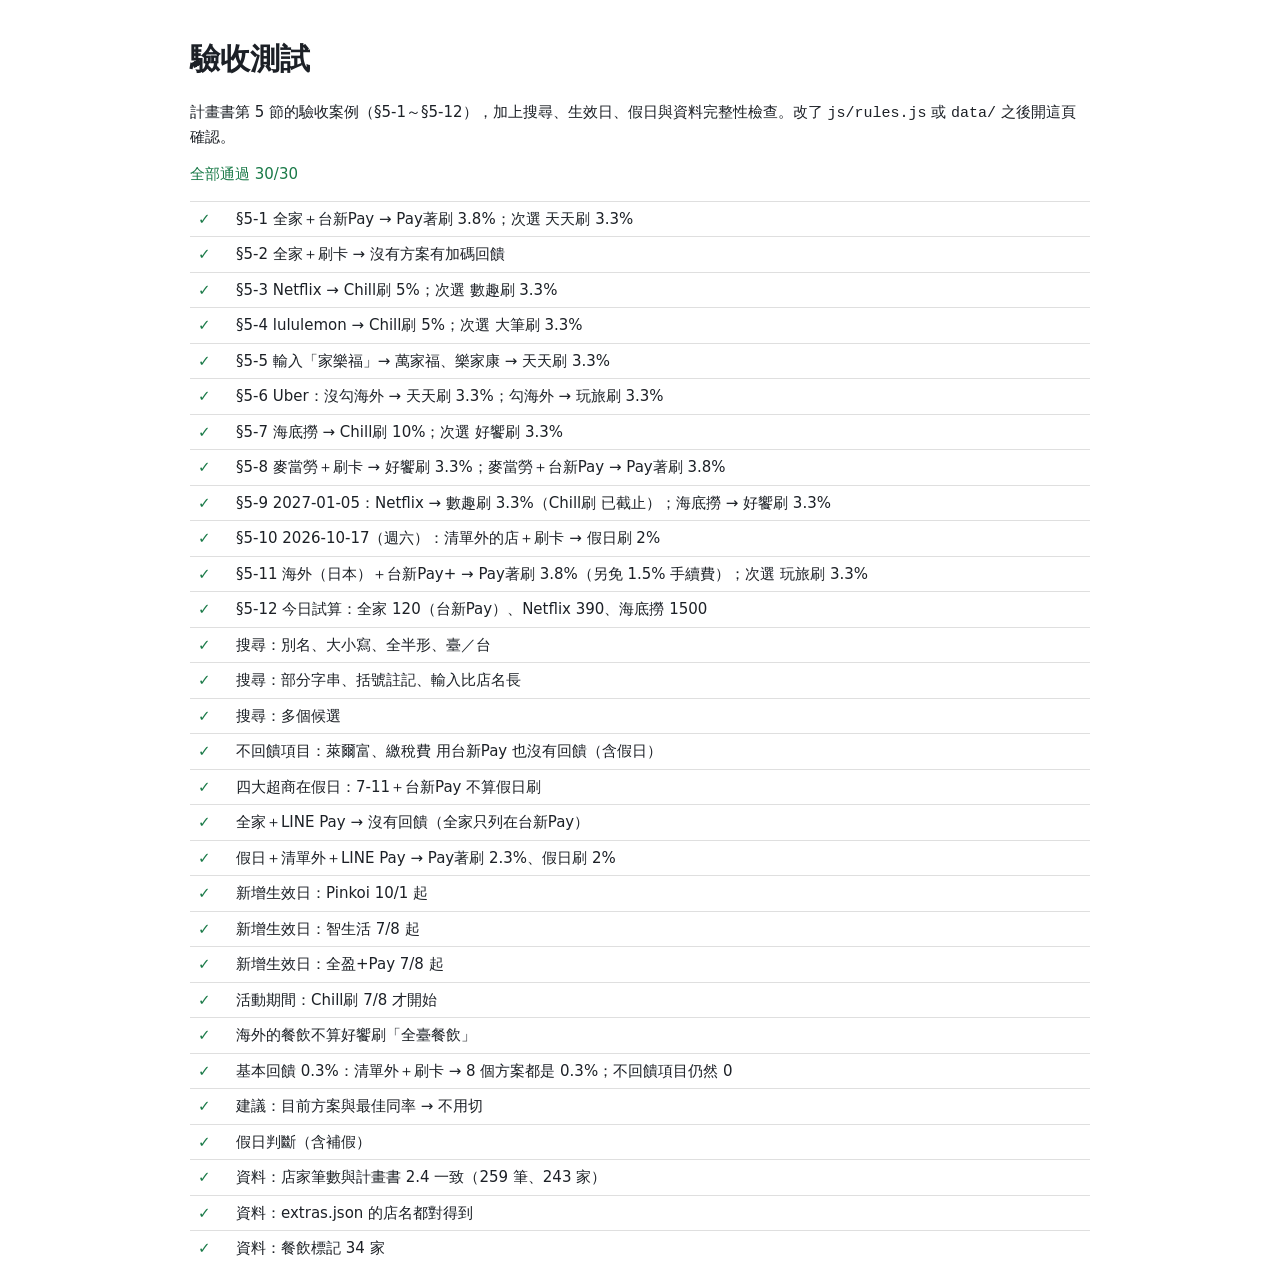
==== test.html @ f2a5f867 "建立 Richart 方案查詢小工具：查店家、清單外店家、今日試算 - js/rules.js：回饋判斷 rateFor（三個功能共用）、搜尋正規化與別名 - data/richart_plans.j" ====
<!doctype html>
<html lang="zh-Hant-TW">
<head>
  <meta charset="utf-8">
  <meta name="viewport" content="width=device-width, initial-scale=1">
  <meta name="robots" content="noindex">
  <title>測試中…</title>
  <style>
    body { margin: 0 auto; max-width: 900px; padding: 16px; font: 15px/1.5 system-ui, "Microsoft JhengHei", sans-serif; background: #fff; color: #1c2026; }
    @media (prefers-color-scheme: dark) { body { background: #131518; color: #e7e9ec; } }
    table { width: 100%; border-collapse: collapse; }
    td { padding: 6px 8px; border-top: 1px solid #8884; vertical-align: top; }
    .pass { color: #1a7a48; } .fail { color: #c0362c; font-weight: 600; }
    .err { white-space: pre-wrap; color: #c0362c; font-size: 13px; }
  </style>
</head>
<body>
  <h1>驗收測試</h1>
  <p>計畫書第 5 節的驗收案例（§5-1～§5-12），加上搜尋、生效日、假日與資料完整性檢查。改了 <code>js/rules.js</code> 或 <code>data/</code> 之後開這頁確認。</p>
  <p id="summary">執行中…</p>
  <table id="results"></table>

  <script src="js/rules.js"></script>
  <script>
  (async () => {
    const R = window.RichartRules;
    const load = (u) => fetch(u, { cache: 'no-cache' }).then((r) => { if (!r.ok) throw new Error(`${u} ${r.status}`); return r.json(); });
    const [plans, extras, cal] = await Promise.all(['data/richart_plans.json', 'data/extras.json', 'data/holidays.json'].map(load));
    const idx = R.buildIndex(plans, extras);
    const CUR = 'Pay著刷';

    const cases = [];
    const test = (name, fn) => cases.push({ name, fn });
    const eq = (actual, expected) => {
      const a = JSON.stringify(actual), e = JSON.stringify(expected);
      if (a !== e) throw new Error(`得到 ${a}\n預期 ${e}`);
    };
    const ctxFor = (date, baseRate = 0) => ({ date, holiday: R.holidayInfo(cal, date).holiday, baseRate });
    const store = (name) => {
      const s = R.findStore(idx, name);
      if (!s) throw new Error(`找不到店家「${name}」`);
      return s;
    };
    // 回傳有回饋的方案 [[方案, 回饋率], …]，依建議順序
    const ranked = (storeName, { date = '2026-10-06', payment = '刷卡', overseas = false, kind = null, baseRate = 0 } = {}) => {
      const item = storeName
        ? { store: store(storeName), payment, overseas, dining: false }
        : { store: null, payment, overseas: overseas || kind === 'overseas', dining: kind === 'dining' };
      return R.rankPlans(idx, item, ctxFor(date, baseRate), CUR).filter((x) => x.r.rate > 0).map((x) => [x.plan.name, x.r.rate]);
    };
    const top = (q) => { const f = R.search(idx, q); return f.length ? f[0].store.name : null; };

    // ---- 計畫書第 5 節（基準 2026-10-06 週二、刷卡）----
    test('§5-1 全家＋台新Pay → Pay著刷 3.8%；次選 天天刷 3.3%', () =>
      eq(ranked('全家', { payment: '台新Pay' }), [['Pay著刷', 3.8], ['天天刷', 3.3]]));
    test('§5-2 全家＋刷卡 → 沒有方案有加碼回饋', () => eq(ranked('全家'), []));
    test('§5-3 Netflix → Chill刷 5%；次選 數趣刷 3.3%', () => eq(ranked('Netflix'), [['Chill刷', 5], ['數趣刷', 3.3]]));
    test('§5-4 lululemon → Chill刷 5%；次選 大筆刷 3.3%', () => eq(ranked('lululemon'), [['Chill刷', 5], ['大筆刷', 3.3]]));
    test('§5-5 輸入「家樂福」→ 萬家福、樂家康 → 天天刷 3.3%', () => {
      const hits = R.search(idx, '家樂福').filter((f) => f.score === 300).map((f) => f.store.name).sort();
      eq(hits, ['樂家康', '萬家福'].sort());
      hits.forEach((n) => eq(ranked(n), [['天天刷', 3.3]]));
    });
    test('§5-6 Uber：沒勾海外 → 天天刷 3.3%；勾海外 → 玩旅刷 3.3%', () => {
      eq(ranked('Uber'), [['天天刷', 3.3]]);
      eq(ranked('Uber', { overseas: true }), [['玩旅刷', 3.3]]);
    });
    test('§5-7 海底撈 → Chill刷 10%；次選 好饗刷 3.3%', () => eq(ranked('海底撈'), [['Chill刷', 10], ['好饗刷', 3.3]]));
    test('§5-8 麥當勞＋刷卡 → 好饗刷 3.3%；麥當勞＋台新Pay → Pay著刷 3.8%', () => {
      eq(ranked('麥當勞'), [['好饗刷', 3.3]]);
      eq(ranked('麥當勞', { payment: '台新Pay' })[0], ['Pay著刷', 3.8]);
    });
    test('§5-9 2027-01-05：Netflix → 數趣刷 3.3%（Chill刷 已截止）；海底撈 → 好饗刷 3.3%', () => {
      eq(ranked('Netflix', { date: '2027-01-05' }), [['數趣刷', 3.3]]);
      eq(ranked('海底撈', { date: '2027-01-05' }), [['好饗刷', 3.3]]);
    });
    test('§5-10 2026-10-17（週六）：清單外的店＋刷卡 → 假日刷 2%', () =>
      eq(ranked(null, { date: '2026-10-17', kind: 'general' }), [['假日刷', 2]]));
    test('§5-11 海外（日本）＋台新Pay+ → Pay著刷 3.8%（另免 1.5% 手續費）；次選 玩旅刷 3.3%', () => {
      eq(ranked(null, { kind: 'overseas', payment: '台新Pay+' }), [['Pay著刷', 3.8], ['玩旅刷', 3.3]]);
      const r = R.rateFor(idx, 0, { store: null, payment: '台新Pay+', overseas: true, dining: false }, ctxFor('2026-10-06'));
      if (!r.perk || !r.perk.includes('1.5%')) throw new Error('缺少「免 1.5% 國外交易手續費」');
    });
    test('§5-12 今日試算：全家 120（台新Pay）、Netflix 390、海底撈 1500', () => {
      const items = [
        { store: store('全家'), payment: '台新Pay', overseas: false, dining: false, amount: 120 },
        { store: store('Netflix'), payment: '刷卡', overseas: false, dining: false, amount: 390 },
        { store: store('海底撈'), payment: '刷卡', overseas: false, dining: false, amount: 1500 },
      ];
      const totals = R.calcDay(idx, items, ctxFor('2026-10-06'), CUR).map((t) => [t.plan.name, R.round1(t.total)]);
      eq(totals, [['Chill刷', 169.5], ['好饗刷', 49.5], ['數趣刷', 12.9], ['Pay著刷', 4.6], ['天天刷', 4],
        ['大筆刷', 0], ['玩旅刷', 0], ['假日刷', 0]]);
    });

    // ---- 搜尋 ----
    test('搜尋：別名、大小寫、全半形、臺／台', () => {
      eq(top('小七'), '7-11'); eq(top('711'), '7-11'); eq(top('7-ELEVEN'), '7-11'); eq(top('統一超商'), '7-11');
      eq(top('FamilyMart'), '全家'); eq(top('ｎｅｔｆｌｉｘ'), 'Netflix'); eq(top('NETFLIX'), 'Netflix');
      eq(top('台鐵'), '臺鐵'); eq(top('台中勤美'), '臺中勤美洲際酒店'); eq(top('Coupang'), '酷澎'); eq(top('PS5'), 'PlayStation');
      eq(top('Switch'), 'Nintendo'); eq(top('麥當當'), '麥當勞'); eq(top("McDonald's"), '麥當勞');
      eq(top('唐吉訶德'), '唐吉軻德'); eq(top('DON DON DONKI'), '唐吉軻德'); eq(top('Hi-Life'), '萊爾富');
    });
    test('搜尋：部分字串、括號註記、輸入比店名長', () => {
      eq(top('長榮'), '長榮航空'); eq(top('SKM'), '新光三越'); eq(top('skm pay'), '新光三越');
      eq(top('新光三越信義店'), '新光三越'); eq(top('誠品線上'), '誠品生活');
    });
    test('搜尋：多個候選', () => {
      eq(R.search(idx, 'SOGO').map((f) => f.store.name).sort(), ['廣三SOGO', '遠東SOGO'].sort());
      eq(R.search(idx, '三井').filter((f) => f.score === 300).length, 2);
      eq(R.search(idx, '這家店不存在XYZ').length, 0);
    });

    // ---- 規則細節 ----
    test('不回饋項目：萊爾富、繳稅費 用台新Pay 也沒有回饋（含假日）', () => {
      eq(ranked('萊爾富', { payment: '台新Pay' }), []);
      eq(ranked('繳稅費', { payment: '台新Pay', date: '2026-10-10' }), []);
    });
    test('四大超商在假日：7-11＋台新Pay 不算假日刷', () =>
      eq(ranked('7-11', { payment: '台新Pay', date: '2026-10-10' }), [['Pay著刷', 3.8], ['天天刷', 3.3]]));
    test('全家＋LINE Pay → 沒有回饋（全家只列在台新Pay）', () => eq(ranked('全家', { payment: 'LINE Pay' }), []));
    test('假日＋清單外＋LINE Pay → Pay著刷 2.3%、假日刷 2%', () =>
      eq(ranked(null, { kind: 'general', payment: 'LINE Pay', date: '2026-10-10' }), [['Pay著刷', 2.3], ['假日刷', 2]]));
    test('新增生效日：Pinkoi 10/1 起', () => {
      eq(ranked('Pinkoi', { date: '2026-09-30' }), []);
      eq(ranked('Pinkoi', { date: '2026-10-01' }), [['Chill刷', 5]]);
    });
    test('新增生效日：智生活 7/8 起', () => {
      eq(ranked('智生活', { date: '2026-07-07' }), []);
      eq(ranked('智生活', { date: '2026-07-08' }), [['天天刷', 3.3]]);
    });
    test('新增生效日：全盈+Pay 7/8 起', () => {
      eq(ranked(null, { kind: 'general', payment: '全盈+Pay', date: '2026-07-07' }), []);
      eq(ranked(null, { kind: 'general', payment: '全盈+Pay', date: '2026-07-08' }), [['Pay著刷', 2.3]]);
    });
    test('活動期間：Chill刷 7/8 才開始', () => eq(ranked('Netflix', { date: '2026-07-07' }), [['數趣刷', 3.3]]));
    test('海外的餐飲不算好饗刷「全臺餐飲」', () => eq(ranked(null, { kind: 'dining', overseas: true }), [['玩旅刷', 3.3]]));
    test('基本回饋 0.3%：清單外＋刷卡 → 8 個方案都是 0.3%；不回饋項目仍然 0', () => {
      const rows = ranked(null, { kind: 'general', baseRate: 0.3 });
      eq([rows.length, rows.every((r) => r[1] === 0.3)], [8, true]);
      eq(ranked('萊爾富', { baseRate: 0.3 }), []);
    });
    test('建議：目前方案與最佳同率 → 不用切', () => {
      const item = { store: store('蝦皮'), payment: '刷卡', overseas: false, dining: false }; // Chill刷、數趣刷 都 3.3%
      eq(R.advise(R.rankPlans(idx, item, ctxFor('2026-10-06'), '數趣刷'), '數趣刷').kind, 'stay');
      eq(R.advise(R.rankPlans(idx, item, ctxFor('2026-10-06'), 'Pay著刷'), 'Pay著刷').kind, 'switch');
    });
    test('假日判斷（含補假）', () => {
      const h = (d) => R.holidayInfo(cal, d).holiday;
      eq(['2026-10-06', '2026-10-09', '2026-10-10', '2026-10-17', '2026-02-16', '2027-01-05', '2027-04-06', '2027-12-31'].map(h),
        [false, true, true, true, true, false, true, true]);
    });

    // ---- 資料完整性 ----
    test('資料：店家筆數與計畫書 2.4 一致（259 筆、243 家）', () => {
      const entries = plans.plans.reduce((n, p) => n + p.channels.reduce((m, ch) => m + (ch.stores || []).length, 0), 0);
      const unique = new Set(plans.plans.flatMap((p) => p.channels.flatMap((ch) => (ch.stores || []).map(R.stripNote)))).size;
      const indexed = [...idx.stores.values()].filter((s) => s.hits.length).length; // 正規化沒有誤併不同店家
      eq([entries, unique, indexed], [259, 243, 243]);
    });
    test('資料：extras.json 的店名都對得到', () => eq(idx.problems, []));
    test('資料：餐飲標記 34 家', () => eq([...idx.stores.values()].filter((s) => s.dining).length, 34));

    // ---- 執行 ----
    const rows = [];
    let fail = 0;
    for (const c of cases) {
      try {
        c.fn();
        rows.push(`<tr><td class="pass">✓</td><td>${c.name}</td></tr>`);
      } catch (e) {
        fail++;
        const msg = String(e.message).replace(/[&<>]/g, (ch) => ({ '&': '&amp;', '<': '&lt;', '>': '&gt;' }[ch]));
        rows.push(`<tr><td class="fail">✗</td><td>${c.name}<div class="err">${msg}</div></td></tr>`);
      }
    }
    document.getElementById('results').innerHTML = rows.join('');
    const pass = cases.length - fail;
    document.getElementById('summary').innerHTML = fail
      ? `<span class="fail">失敗 ${fail} 項</span>（通過 ${pass}/${cases.length}）`
      : `<span class="pass">全部通過 ${pass}/${cases.length}</span>`;
    document.title = fail ? `FAIL ${fail}/${cases.length}` : `PASS ${pass}/${cases.length}`;
    window.testSummary = { total: cases.length, pass, fail };
  })().catch((e) => {
    document.getElementById('summary').textContent = `測試頁本身出錯：${e.message}`;
    document.title = 'ERROR';
    window.testSummary = { error: String(e.message) };
  });
  </script>
</body>
</html>
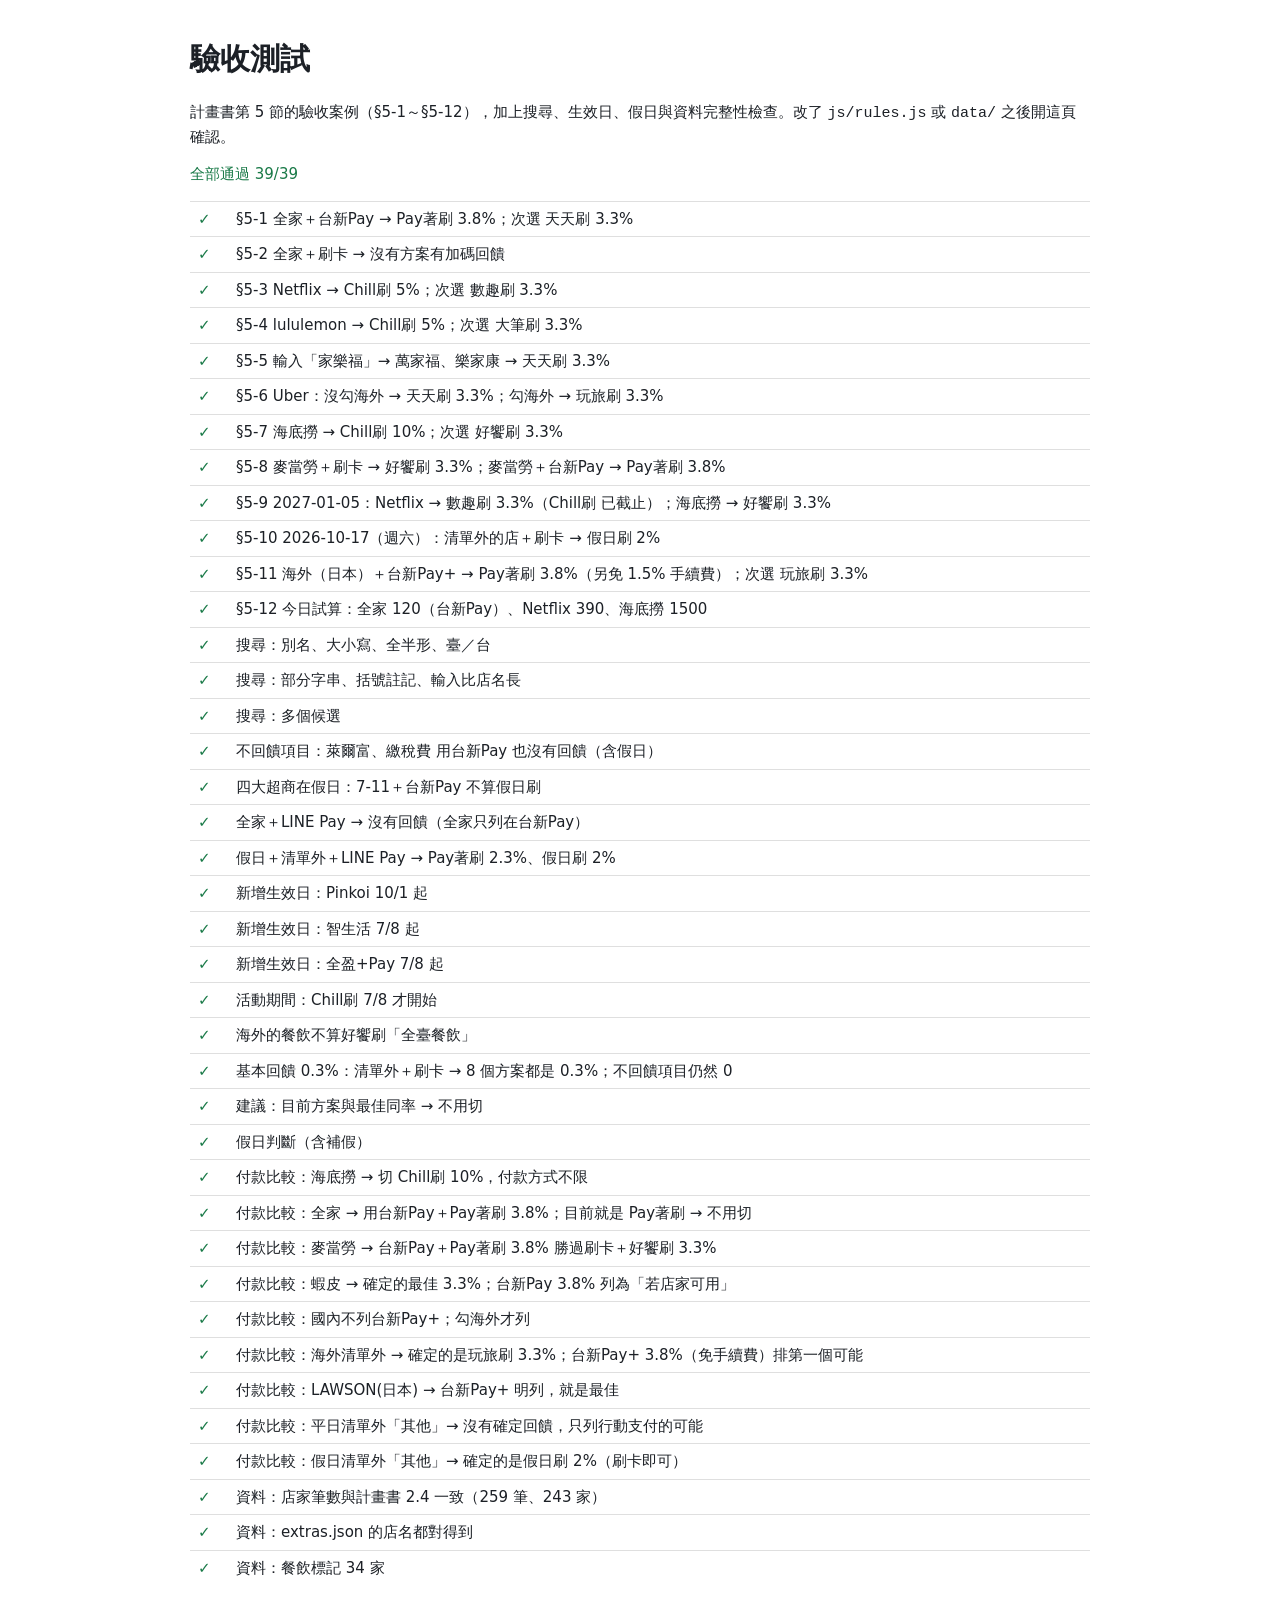
==== commit f5670398: "查店家改到最上面，結果改成比較各付款方式 - 版面：分頁 → 搜尋框 → 結果 → 清單外的店；日期、假日、目前方案收到最下面一行 - 查店家、清單外店家：列出最划算的「付款方式＋方案」與各付款方式一" ====
--- a/test.html
+++ b/test.html
@@ -148,6 +148,51 @@
       const h = (d) => R.holidayInfo(cal, d).holiday;
       eq(['2026-10-06', '2026-10-09', '2026-10-10', '2026-10-17', '2026-02-16', '2027-01-05', '2027-04-06', '2027-12-31'].map(h),
         [false, true, true, true, true, false, true, true]);
+    });
+
+    // ---- 付款方式比較（查店家、清單外店家的結果）----
+    const cmp = (storeName, { date = '2026-10-06', overseas = false, kind = null, current = CUR } = {}) => {
+      const item = storeName
+        ? { store: store(storeName), overseas, dining: false }
+        : { store: null, overseas: overseas || kind === 'overseas', dining: kind === 'dining' };
+      const c = R.comparePayments(idx, item, ctxFor(date), current);
+      return {
+        best: c.best ? [c.best.payment, c.best.top.plan.name, c.best.top.r.rate] : null,
+        kind: c.kind, any: c.anyPayment, same: c.samePays,
+        maybe: c.maybe.map((x) => [x.payment, x.top.plan.name, x.top.r.rate]),
+        pays: c.byPayment.map((x) => x.payment),
+      };
+    };
+    test('付款比較：海底撈 → 切 Chill刷 10%，付款方式不限', () => {
+      const c = cmp('海底撈');
+      eq([c.best, c.kind, c.any, c.maybe], [['刷卡', 'Chill刷', 10], 'switch', true, []]);
+    });
+    test('付款比較：全家 → 用台新Pay＋Pay著刷 3.8%；目前就是 Pay著刷 → 不用切', () => {
+      const c = cmp('全家');
+      eq([c.best, c.kind, c.same], [['台新Pay', 'Pay著刷', 3.8], 'stay', ['台新Pay']]);
+    });
+    test('付款比較：麥當勞 → 台新Pay＋Pay著刷 3.8% 勝過刷卡＋好饗刷 3.3%', () =>
+      eq(cmp('麥當勞').best, ['台新Pay', 'Pay著刷', 3.8]));
+    test('付款比較：蝦皮 → 確定的最佳 3.3%；台新Pay 3.8% 列為「若店家可用」', () => {
+      const c = cmp('蝦皮');
+      eq([c.best, c.maybe], [['刷卡', 'Chill刷', 3.3], [['台新Pay', 'Pay著刷', 3.8]]]);
+    });
+    test('付款比較：國內不列台新Pay+；勾海外才列', () => {
+      eq(cmp('海底撈').pays, ['刷卡', '台新Pay', 'LINE Pay', '全盈+Pay']);
+      eq(cmp(null, { kind: 'overseas' }).pays, ['刷卡', '台新Pay', '台新Pay+', 'LINE Pay', '全盈+Pay']);
+    });
+    test('付款比較：海外清單外 → 確定的是玩旅刷 3.3%；台新Pay+ 3.8%（免手續費）排第一個可能', () => {
+      const c = cmp(null, { kind: 'overseas' });
+      eq([c.best, c.maybe[0]], [['刷卡', '玩旅刷', 3.3], ['台新Pay+', 'Pay著刷', 3.8]]);
+    });
+    test('付款比較：LAWSON(日本) → 台新Pay+ 明列，就是最佳', () => eq(cmp('LAWSON').best, ['台新Pay+', 'Pay著刷', 3.8]));
+    test('付款比較：平日清單外「其他」→ 沒有確定回饋，只列行動支付的可能', () => {
+      const c = cmp(null, { kind: 'general' });
+      eq([c.best, c.kind, c.maybe.map((m) => m[0])], [null, 'none', ['台新Pay', 'LINE Pay', '全盈+Pay']]);
+    });
+    test('付款比較：假日清單外「其他」→ 確定的是假日刷 2%（刷卡即可）', () => {
+      const c = cmp(null, { kind: 'general', date: '2026-10-17' });
+      eq([c.best, c.kind], [['刷卡', '假日刷', 2], 'switch']);
     });
 
     // ---- 資料完整性 ----
